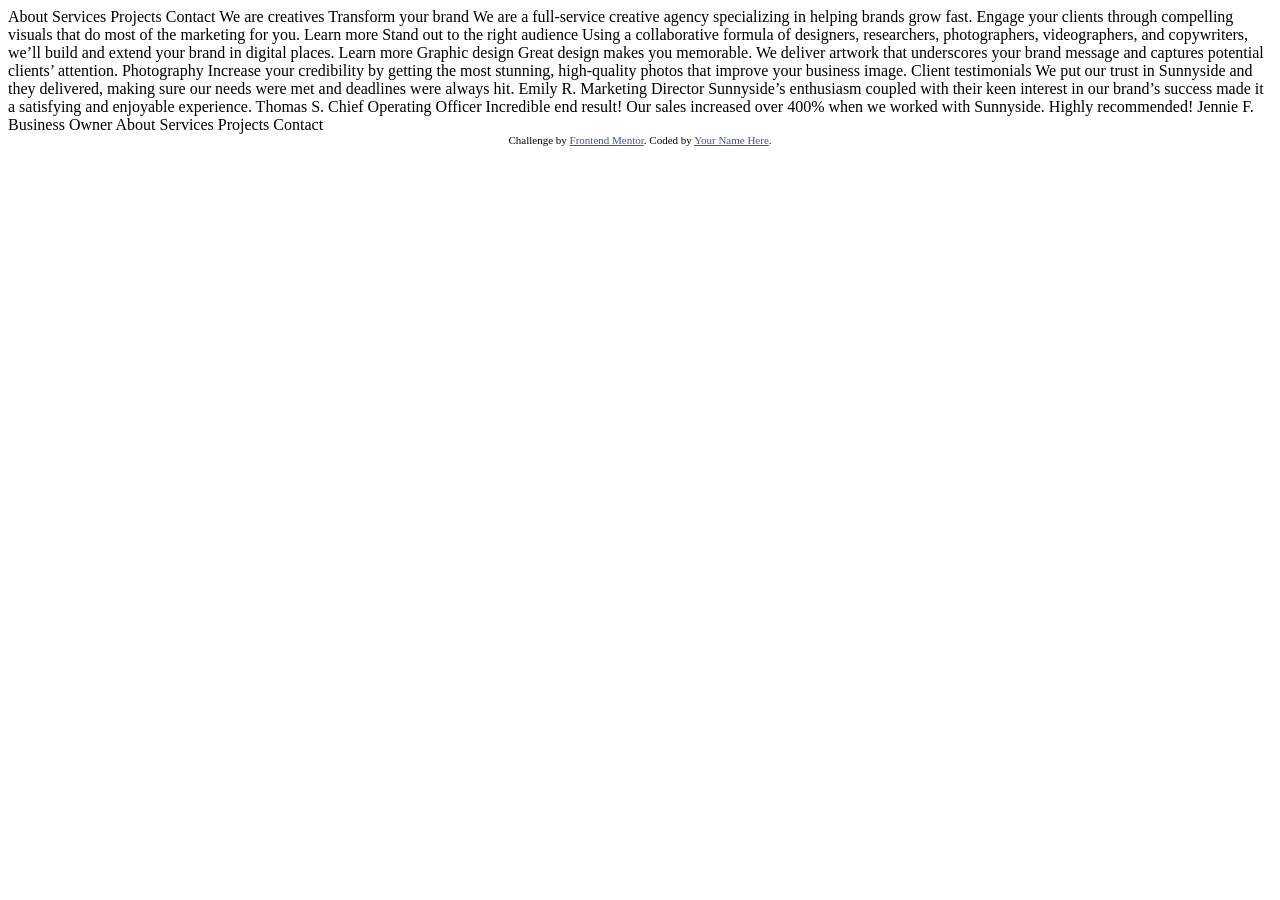
==== sunnyside-agency-landing-page-main/index.html @ 555c0660 "update" ====
<!DOCTYPE html>
<html lang="en">
<head>
  <meta charset="UTF-8">
  <meta name="viewport" content="width=device-width, initial-scale=1.0"> <!-- displays site properly based on user's device -->

  <link rel="icon" type="image/png" sizes="32x32" href="./images/favicon-32x32.png">
  
  <title>Frontend Mentor | Sunnyside agency landing page</title>

  <!-- Feel free to remove these styles or customise in your own stylesheet 👍 -->
  <style>
    .attribution { font-size: 11px; text-align: center; }
    .attribution a { color: hsl(228, 45%, 44%); }
  </style>
</head>
<body>
  About
  Services
  Projects
  Contact

  We are creatives

  Transform your brand

  We are a full-service creative agency specializing in helping brands grow fast. 
  Engage your clients through compelling visuals that do most of the marketing for you.

  Learn more

  Stand out to the right audience

  Using a collaborative formula of designers, researchers, photographers, videographers, and copywriters, we’ll build and extend your brand in digital places. 

  Learn more

  Graphic design
  Great design makes you memorable. We deliver artwork that underscores your brand message and captures potential clients’ attention.

  Photography
  Increase your credibility by getting the most stunning, high-quality photos that improve your business image.

  Client testimonials

  We put our trust in Sunnyside and they delivered, making sure our needs were met and deadlines were always hit.
  Emily R.
  Marketing Director

  Sunnyside’s enthusiasm coupled with their keen interest in our brand’s success made it a satisfying and enjoyable experience.
  Thomas S.
  Chief Operating Officer

  Incredible end result! Our sales increased over 400% when we worked with Sunnyside. Highly recommended!
  Jennie F.
  Business Owner

  About
  Services
  Projects
  Contact

  <div class="attribution">
    Challenge by <a href="https://www.frontendmentor.io?ref=challenge" target="_blank">Frontend Mentor</a>. 
    Coded by <a href="#">Your Name Here</a>.
  </div>
</body>
</html>
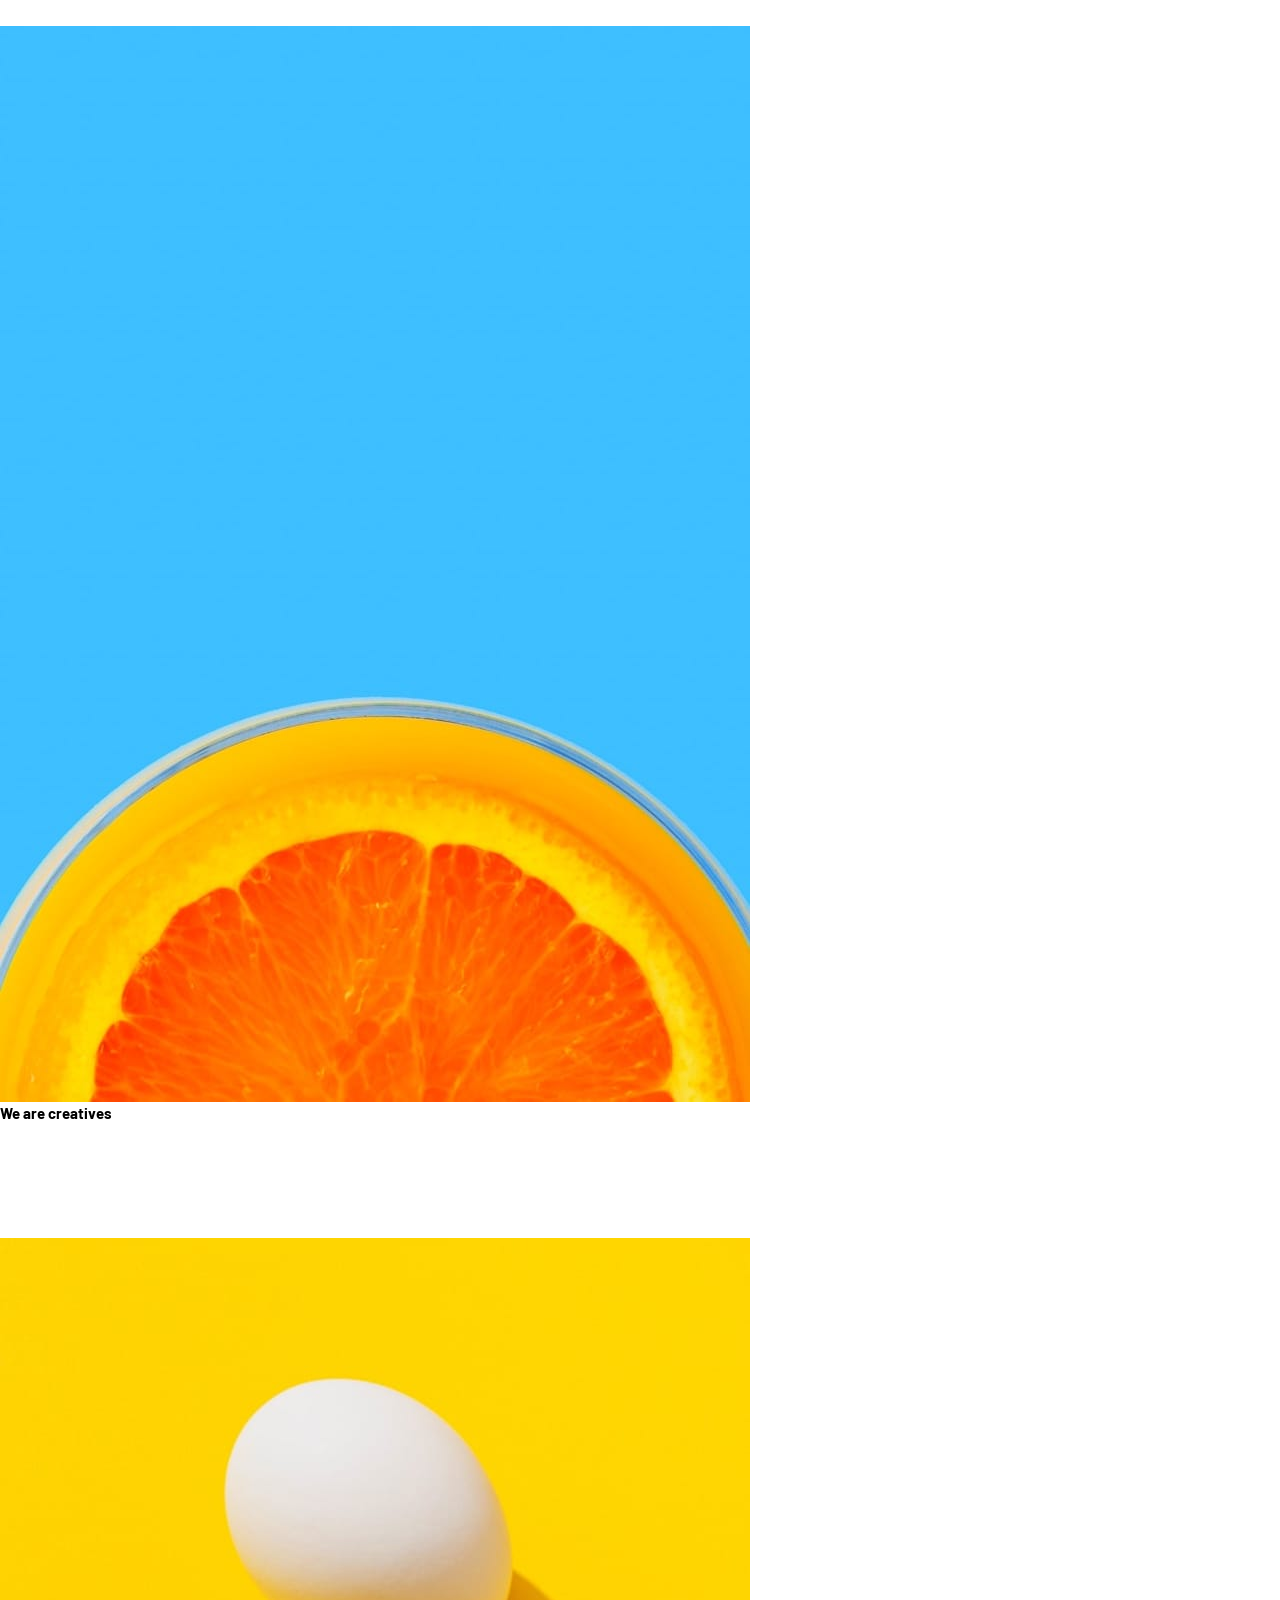
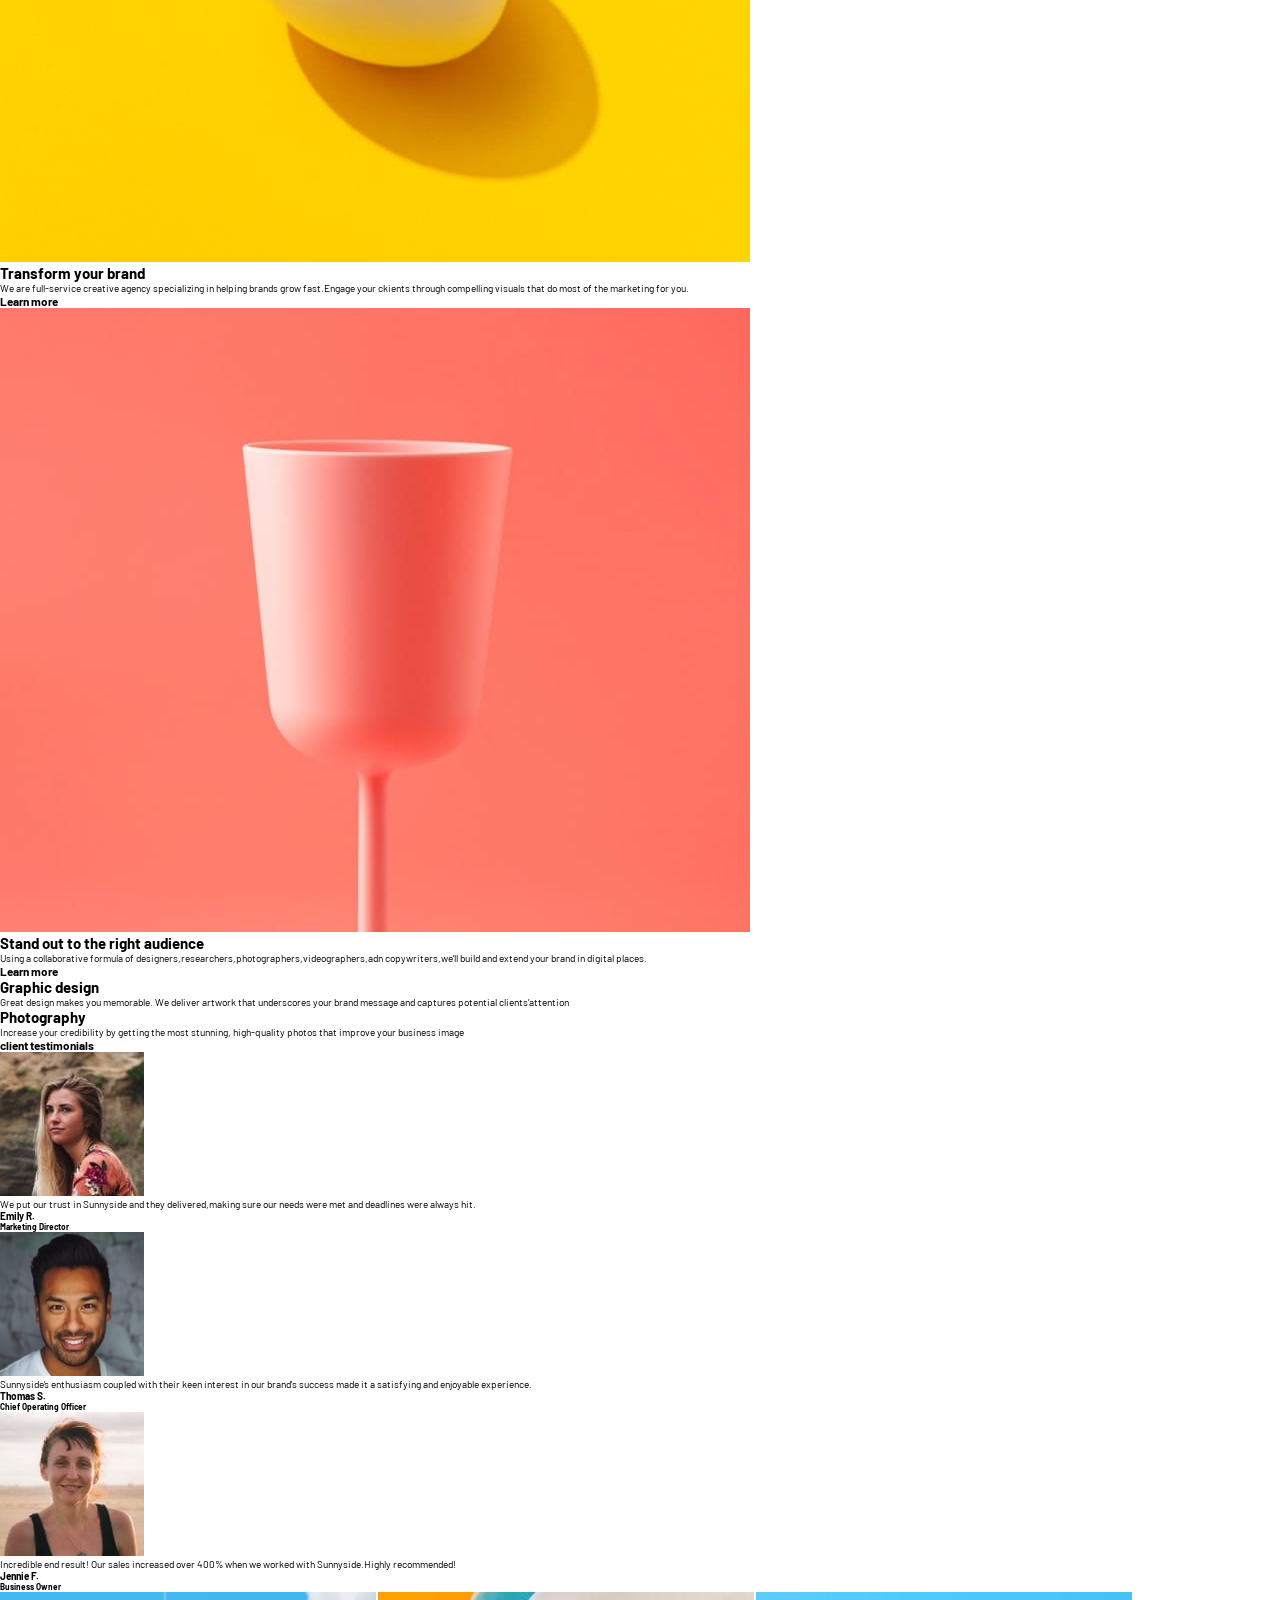
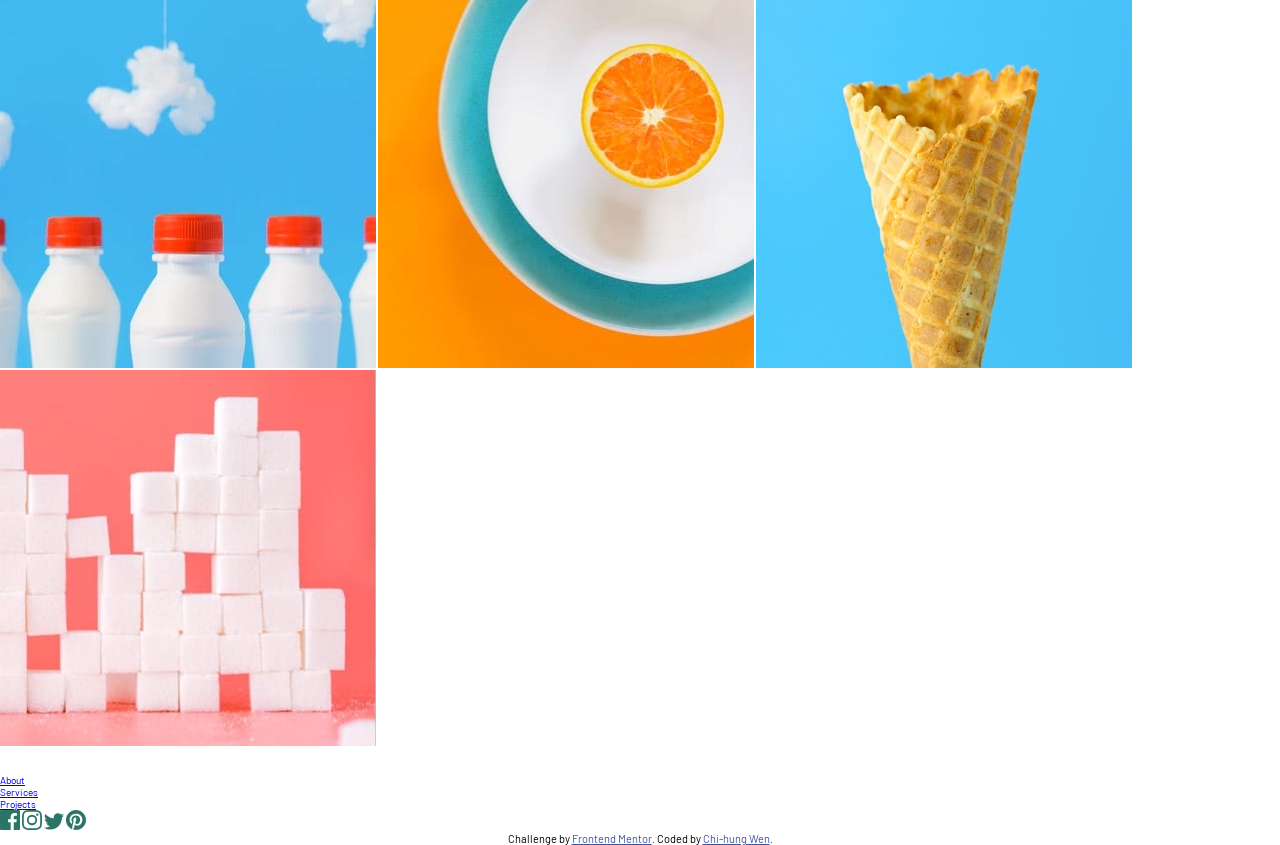
==== commit 64a8e4d1: "updated" ====
--- a/sunnyside-agency-landing-page-main/index.html
+++ b/sunnyside-agency-landing-page-main/index.html
@@ -1,68 +1,182 @@
 <!DOCTYPE html>
 <html lang="en">
-<head>
-  <meta charset="UTF-8">
-  <meta name="viewport" content="width=device-width, initial-scale=1.0"> <!-- displays site properly based on user's device -->
+  <head>
+    <meta charset="UTF-8" />
+    <meta name="viewport" content="width=device-width, initial-scale=1.0" />
+    <!-- displays site properly based on user's device -->
 
-  <link rel="icon" type="image/png" sizes="32x32" href="./images/favicon-32x32.png">
-  
-  <title>Frontend Mentor | Sunnyside agency landing page</title>
+    <link
+      rel="icon"
+      type="image/png"
+      sizes="32x32"
+      href="./images/favicon-32x32.png"
+    />
 
-  <!-- Feel free to remove these styles or customise in your own stylesheet 👍 -->
-  <style>
-    .attribution { font-size: 11px; text-align: center; }
-    .attribution a { color: hsl(228, 45%, 44%); }
-  </style>
-</head>
-<body>
-  About
-  Services
-  Projects
-  Contact
+    <title>Frontend Mentor | Sunnyside agency landing page</title>
+    <link rel="stylesheet" href="style.css" />
+    <script defer src="script.js"></script>
+    <link rel="preconnect" href="https://fonts.googleapis.com" />
+    <link rel="preconnect" href="https://fonts.gstatic.com" crossorigin />
+    <link
+      href="https://fonts.googleapis.com/css2?family=Barlow:wght@600&family=Fraunces:wght@700;900&display=swap"
+      rel="stylesheet"
+    />
 
-  We are creatives
+    <!-- Feel free to remove these styles or customise in your own stylesheet 👍 -->
+  </head>
+  <body>
+    <main class="wrapper">
+      <section class="landing">
+        <header>
+          <img src="images/logo.svg" alt="logo" />
+          <img src="images/icon-hamburger.svg" alt="icon-hamburger" />
+          <nav class="navigation" data-expended="false">
+            <ul>
+              <li><a href="#"> About</a></li>
+              <li><a href="#">Services</a></li>
+              <li><a href="#">Projects</a></li>
+              <li><a href="#">Contact</a></li>
+            </ul>
+          </nav>
+        </header>
+        <img
+          class="full-width"
+          src="images/mobile/image-header.jpg"
+          alt="header"
+        />
+        <h1>We are creatives</h1>
+        <img class="full-width" src="images/icon-arrow-down.svg" alt="arrow" />
+      </section>
+      <section class="Transform">
+        <img
+          class="full-width"
+          src="images/mobile/image-transform.jpg"
+          alt="egg"
+        />
+        <div>
+          <h2>Transform your brand</h2>
+          <p>
+            We are full-service creative agency specializing in helping brands
+            grow fast.Engage your ckients through compelling visuals that do
+            most of the marketing for you.
+          </p>
+          <h3>Learn more</h3>
+        </div>
+      </section>
+      <section class="stand-out">
+        <img
+          class="full-width"
+          src="images/mobile/image-stand-out.jpg"
+          alt=""
+        />
+        <div>
+          <h2>Stand out to the right audience</h2>
+          <p>
+            Using a collaborative formula of
+            designers,researchers,photographers,videographers,adn
+            copywriters,we’ll build and extend your brand in digital places.
+          </p>
+          <h3>Learn more</h3>
+        </div>
+      </section>
+      <section class="cherry">
+        <h2>Graphic design</h2>
+        <p>
+          Great design makes you memorable. We deliver artwork that underscores
+          your brand message and captures potential clients’attention
+        </p>
+      </section>
+      <section class="orange">
+        <h2>Photography</h2>
+        <p>
+          Increase your credibility by getting the most stunning, high-quality
+          photos that improve your business image
+        </p>
+      </section>
+      <section class="client">
+        <h3>client testimonials</h3>
+        <div>
+          <img src="images/image-emily.jpg" alt="image-emily" />
+          <p>
+            We put our trust in Sunnyside and they delivered,making sure our
+            needs were met and deadlines were always hit.
+          </p>
+          <h4>Emily R.</h4>
+          <h5>Marketing Director</h5>
+        </div>
+        <div>
+          <img src="images/image-thomas.jpg" alt="image-thomas" />
+          <p>
+            Sunnyside’s enthusiasm coupled with their keen interest in our
+            brand's success made it a satisfying and enjoyable experience.
+          </p>
+          <h4>Thomas S.</h4>
+          <h5>Chief Operating Officer</h5>
+        </div>
+        <div>
+          <img src="images/image-jennie.jpg" alt="image-jennie" />
+          <p>
+            Incredible end result! Our sales increased over 400% when we worked
+            with Sunnyside.Highly recommended!
+          </p>
+          <h4>Jennie F.</h4>
+          <h5>Business Owner</h5>
+        </div>
+      </section>
+      <section>
+        <img src="images/mobile/image-gallery-milkbottles.jpg" alt="milk" />
+        <img src="images/mobile/image-gallery-orange.jpg" alt="orange" />
+        <img src="images/mobile/image-gallery-cone.jpg" alt="cone" />
+        <img src="images/mobile/image-gallery-sugar-cubes.jpg" alt="sugar" />
+      </section>
+      <footer>
+        <img src="images/logo.svg" alt="logo" />
+        <div class="footer-nav">
+          <ul>
+            <li><a href="#">About</a></li>
+            <li><a href="#">Services</a></li>
+            <li><a href="#">Projects</a></li>
+          </ul>
+        </div>
+        <div>
+          <a href="https://www.facebook.com/login/">
+            <img src="images/icon-facebook.svg" alt="icon-facebook"
+          /></a>
+          <a href="https://www.instagram.com/"
+            ><img src="images/icon-instagram.svg" alt="icon-instagram"
+          /></a>
+          <a href="https://twitter.com/i/flow/login">
+            <img src="images/icon-twitter.svg" alt="icon-twitter"
+          /></a>
+          <a href="https://www.pinterest.ca/">
+            <img src="images/icon-pinterest.svg" alt="icon-pinterest"
+          /></a>
+        </div>
+        <div class="attribution">
+          Challenge by
+          <a href="https://www.frontendmentor.io?ref=challenge" target="_blank"
+            >Frontend Mentor</a
+          >. Coded by <a href="#">Chi-hung Wen</a>.
+        </div>
+      </footer>
+    </main>
 
-  Transform your brand
-
-  We are a full-service creative agency specializing in helping brands grow fast. 
-  Engage your clients through compelling visuals that do most of the marketing for you.
-
-  Learn more
-
-  Stand out to the right audience
-
-  Using a collaborative formula of designers, researchers, photographers, videographers, and copywriters, we’ll build and extend your brand in digital places. 
-
-  Learn more
-
-  Graphic design
-  Great design makes you memorable. We deliver artwork that underscores your brand message and captures potential clients’ attention.
-
-  Photography
-  Increase your credibility by getting the most stunning, high-quality photos that improve your business image.
-
-  Client testimonials
-
-  We put our trust in Sunnyside and they delivered, making sure our needs were met and deadlines were always hit.
-  Emily R.
-  Marketing Director
-
-  Sunnyside’s enthusiasm coupled with their keen interest in our brand’s success made it a satisfying and enjoyable experience.
-  Thomas S.
-  Chief Operating Officer
-
-  Incredible end result! Our sales increased over 400% when we worked with Sunnyside. Highly recommended!
-  Jennie F.
-  Business Owner
-
-  About
-  Services
-  Projects
-  Contact
-
-  <div class="attribution">
-    Challenge by <a href="https://www.frontendmentor.io?ref=challenge" target="_blank">Frontend Mentor</a>. 
-    Coded by <a href="#">Your Name Here</a>.
-  </div>
-</body>
-</html>+    <!-- About Services Projects Contact We are creatives Transform your brand We are
+    a full-service creative agency specializing in helping brands grow fast.
+    Engage your clients through compelling visuals that do most of the marketing
+    for you. Learn more Stand out to the right audience Using a collaborative
+    formula of designers, researchers, photographers, videographers, and
+    copywriters, we’ll build and extend your brand in digital places. Learn more
+    Graphic design Great design makes you memorable. We deliver artwork that
+    underscores your brand message and captures potential clients’ attention.
+    Photography Increase your credibility by getting the most stunning,
+    high-quality photos that improve your business image. Client testimonials We
+    put our trust in Sunnyside and they delivered, making sure our needs were
+    met and deadlines were always hit. Emily R. Marketing Director Sunnyside’s
+    enthusiasm coupled with their keen interest in our brand’s success made it a
+    satisfying and enjoyable experience. Thomas S. Chief Operating Officer
+    Incredible end result! Our sales increased over 400% when we worked with
+    Sunnyside. Highly recommended! Jennie F. Business Owner About Services
+    Projects Contact -->
+  </body>
+</html>
--- a/sunnyside-agency-landing-page-main/style.css
+++ b/sunnyside-agency-landing-page-main/style.css
@@ -0,0 +1,60 @@
+:root {
+  /* ### Primary */
+  --Soft-red: hsl(7, 99%, 70%);
+  --Yellow-main: hsl(51, 100%, 49%);
+  --Dark-desaturated: hsl(167, 40%, 24%);
+  --Dark-blue-photography-text: hsl(198, 62%, 26%);
+  --Dark-moderate-footer: hsl(168, 34%, 41%);
+  /* secondary */
+  --very-dark-desaturated-blue: hsl(212, 27%, 19%);
+  --Very-dark-grayish-blue: hsl(213, 9%, 39%);
+  --Dark-grayish-blue: hsl(232, 10%, 55%);
+  --Grayish-blue: hsl(210, 4%, 67%);
+  --White: hsl(0, 0%, 100%);
+  /* setting */
+  --font-family: "Fraunces", serif;
+}
+/* ---------setting----------------- */
+
+* {
+  padding: 0;
+  margin: 0;
+}
+
+*,
+*::before,
+*::after {
+  box-sizing: border-box;
+}
+
+html {
+  box-sizing: inherit;
+  font-size: 62.5%;
+  font-family: "Barlow", sans-serif;
+}
+/* -------elements--------------- */
+.full-width {
+  max-width: 100%;
+}
+
+/* ---------parts---------------------- */
+.wrapper {
+  background-color: var(--White);
+  display: grid;
+  margin-inline: auto;
+}
+/* .landing {
+
+} */
+
+.navigation[data-expended="false"] {
+  display: none;
+}
+
+.attribution {
+  font-size: 1.1rem;
+  text-align: center;
+}
+.attribution a {
+  color: hsl(228, 45%, 44%);
+}
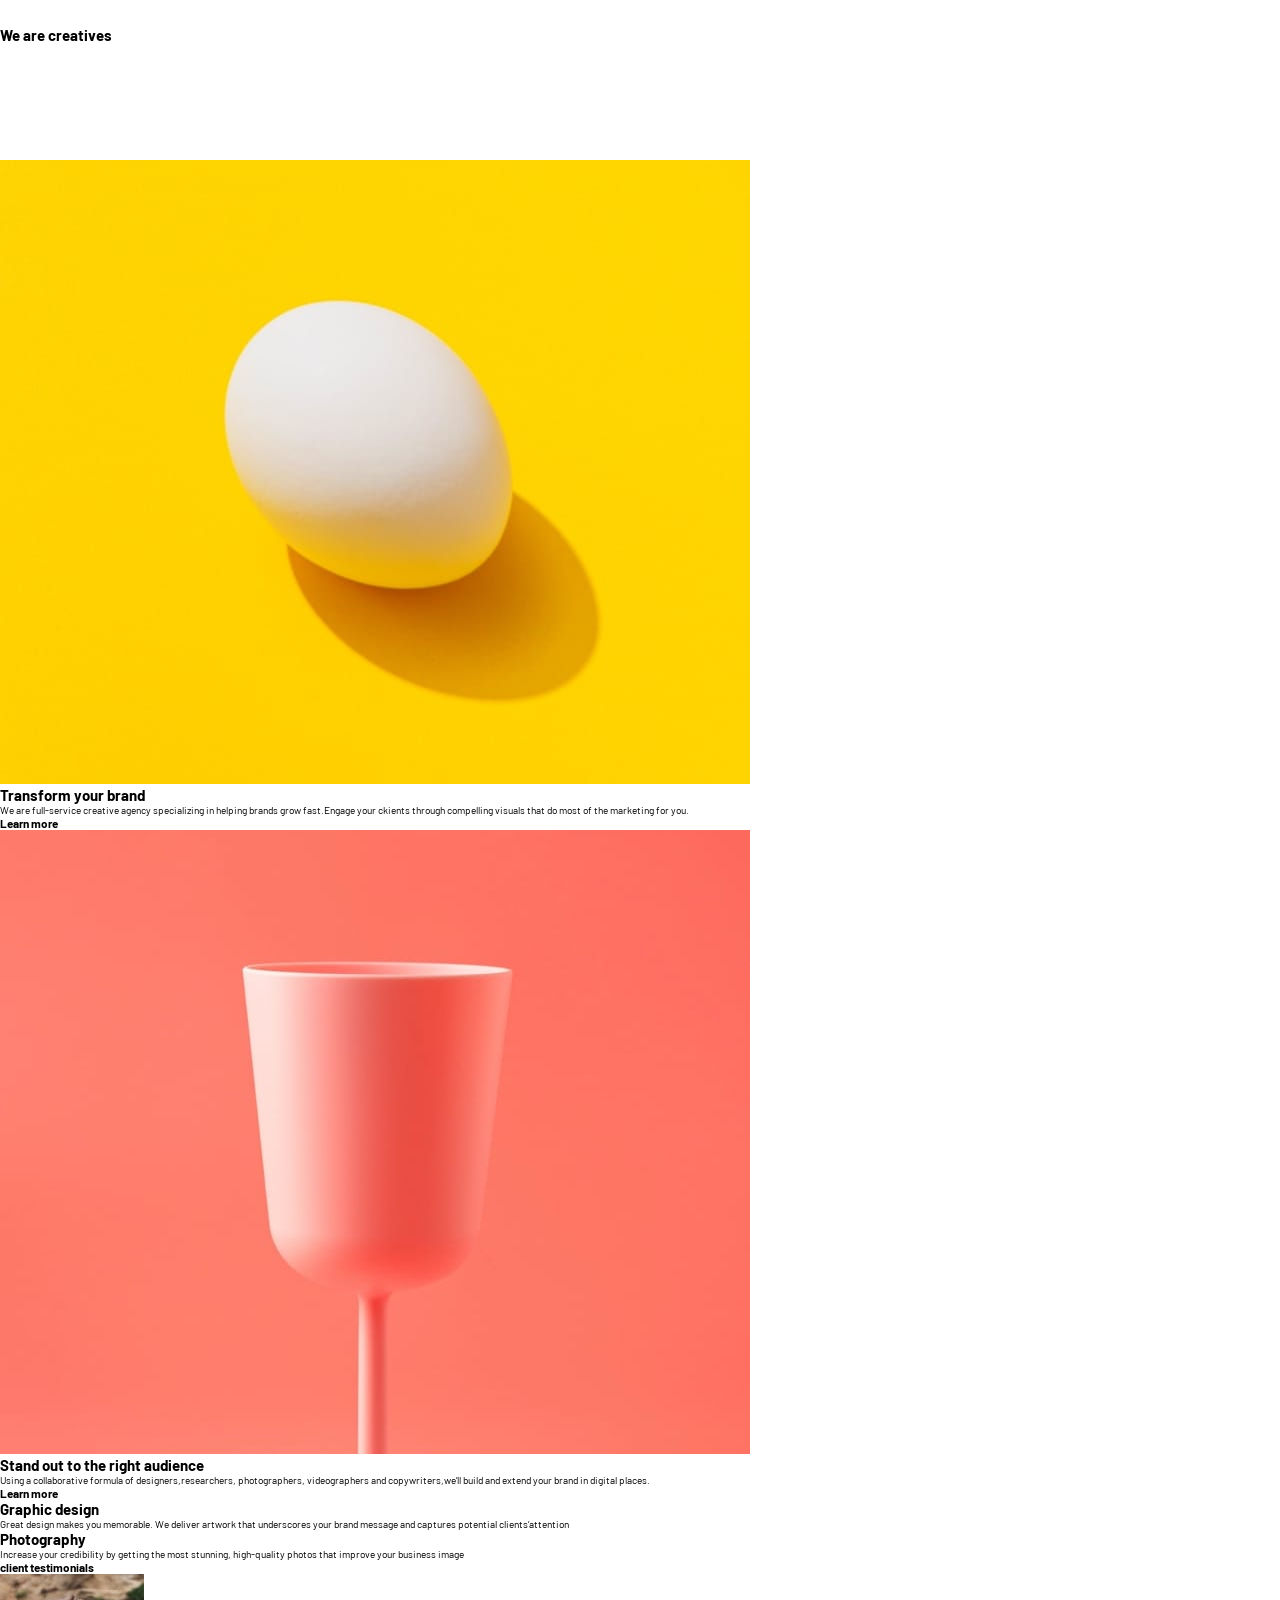
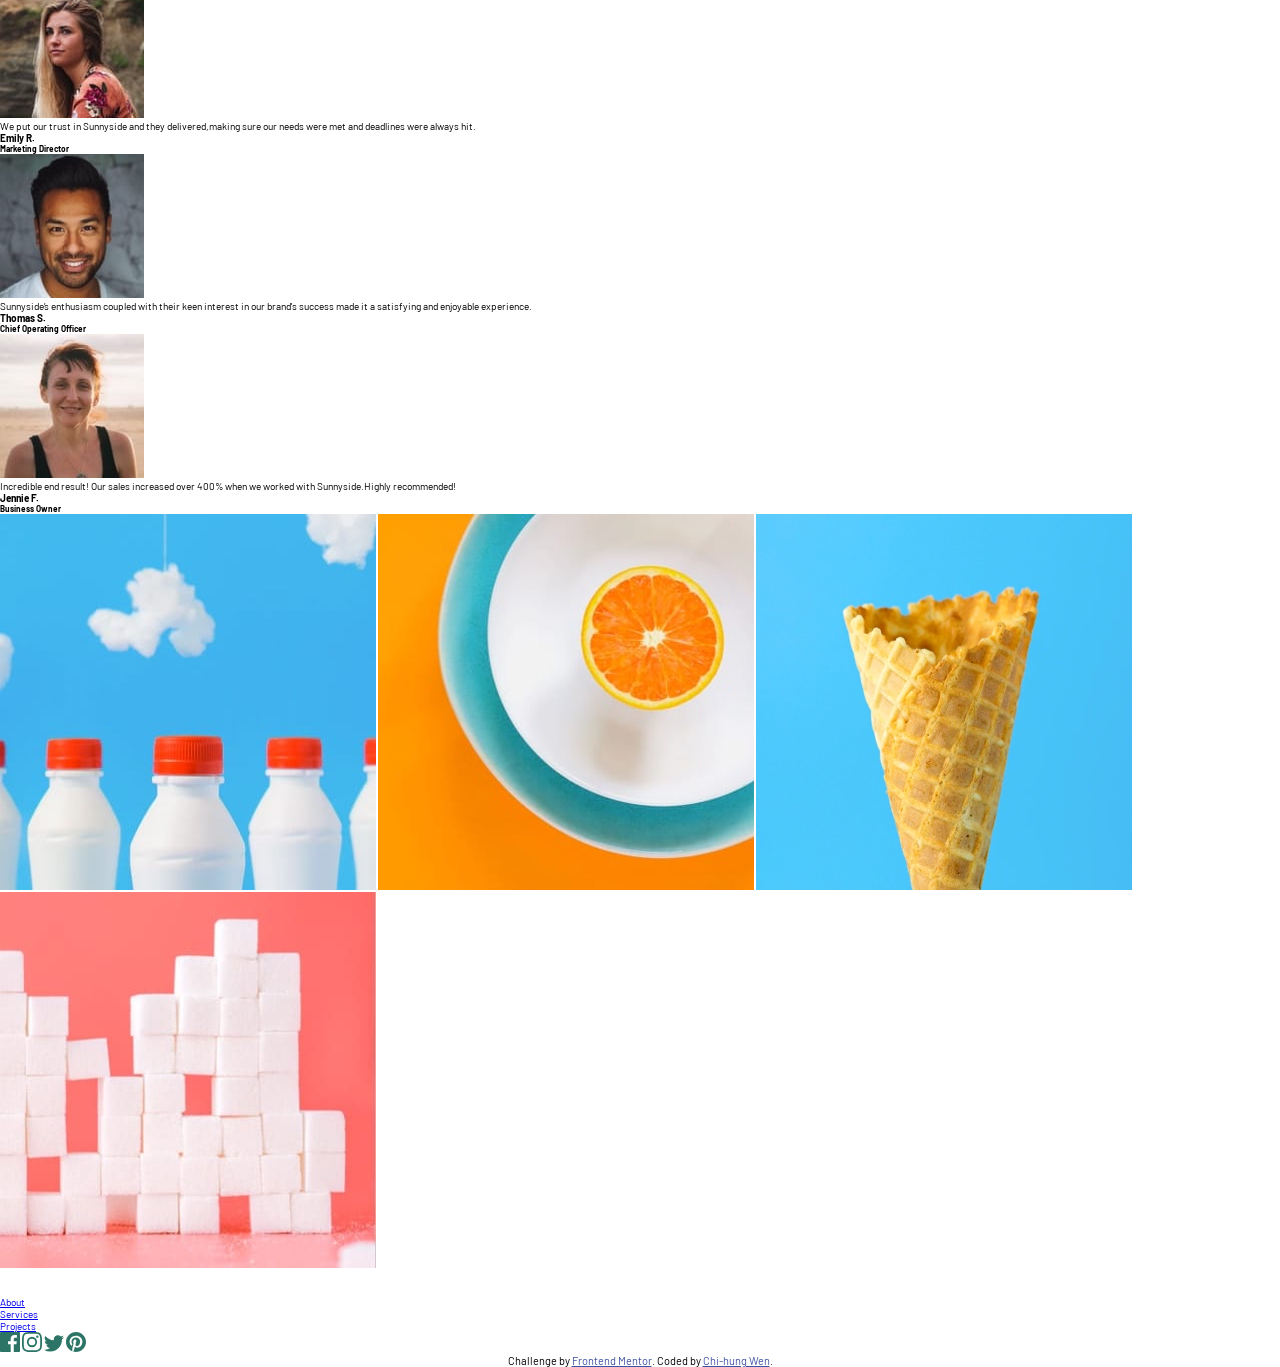
==== commit 416758a4: "updated" ====
--- a/sunnyside-agency-landing-page-main/index.html
+++ b/sunnyside-agency-landing-page-main/index.html
@@ -28,32 +28,32 @@
     <main class="wrapper">
       <section class="landing">
         <header>
-          <img src="images/logo.svg" alt="logo" />
-          <img src="images/icon-hamburger.svg" alt="icon-hamburger" />
+          <img class="logo-top" src="images/logo.svg" alt="logo" />
+          <img
+            class="toggle"
+            data-toggle="false"
+            src="images/icon-hamburger.svg"
+            alt="icon-hamburger"
+          />
           <nav class="navigation" data-expended="false">
-            <ul>
+            <ul class="navigation-list">
               <li><a href="#"> About</a></li>
               <li><a href="#">Services</a></li>
               <li><a href="#">Projects</a></li>
-              <li><a href="#">Contact</a></li>
+              <li class="navigation-list-contact"><a href="#">Contact</a></li>
             </ul>
           </nav>
         </header>
-        <img
-          class="full-width"
-          src="images/mobile/image-header.jpg"
-          alt="header"
-        />
         <h1>We are creatives</h1>
-        <img class="full-width" src="images/icon-arrow-down.svg" alt="arrow" />
-      </section>
-      <section class="Transform">
+        <img class="arrow" src="images/icon-arrow-down.svg" alt="arrow" />
+      </section>
+      <section class="transform">
         <img
           class="full-width"
           src="images/mobile/image-transform.jpg"
           alt="egg"
         />
-        <div>
+        <div class="section-content">
           <h2>Transform your brand</h2>
           <p>
             We are full-service creative agency specializing in helping brands
@@ -67,35 +67,43 @@
         <img
           class="full-width"
           src="images/mobile/image-stand-out.jpg"
-          alt=""
-        />
-        <div>
+          alt="images"
+        />
+        <div class="section-content">
           <h2>Stand out to the right audience</h2>
           <p>
-            Using a collaborative formula of
-            designers,researchers,photographers,videographers,adn
-            copywriters,we’ll build and extend your brand in digital places.
+            Using a collaborative formula of designers,researchers,
+            photographers, videographers and copywriters,we’ll build and extend
+            your brand in digital places.
           </p>
           <h3>Learn more</h3>
         </div>
       </section>
-      <section class="cherry">
-        <h2>Graphic design</h2>
-        <p>
-          Great design makes you memorable. We deliver artwork that underscores
-          your brand message and captures potential clients’attention
-        </p>
-      </section>
-      <section class="orange">
-        <h2>Photography</h2>
-        <p>
-          Increase your credibility by getting the most stunning, high-quality
-          photos that improve your business image
-        </p>
-      </section>
+      <div class="wrapper2">
+        <section class="cherry">
+          <div class="section-content">
+            <h2>Graphic design</h2>
+            <p>
+              Great design makes you memorable. We deliver artwork that
+              underscores your brand message and captures potential
+              clients’attention
+            </p>
+          </div>
+        </section>
+        <section class="orange">
+          <div class="section-content">
+            <h2>Photography</h2>
+            <p>
+              Increase your credibility by getting the most stunning,
+              high-quality photos that improve your business image
+            </p>
+          </div>
+        </section>
+      </div>
+
       <section class="client">
         <h3>client testimonials</h3>
-        <div>
+        <div class="section-content">
           <img src="images/image-emily.jpg" alt="image-emily" />
           <p>
             We put our trust in Sunnyside and they delivered,making sure our
@@ -104,7 +112,7 @@
           <h4>Emily R.</h4>
           <h5>Marketing Director</h5>
         </div>
-        <div>
+        <div class="section-content">
           <img src="images/image-thomas.jpg" alt="image-thomas" />
           <p>
             Sunnyside’s enthusiasm coupled with their keen interest in our
@@ -113,7 +121,7 @@
           <h4>Thomas S.</h4>
           <h5>Chief Operating Officer</h5>
         </div>
-        <div>
+        <div class="section-content">
           <img src="images/image-jennie.jpg" alt="image-jennie" />
           <p>
             Incredible end result! Our sales increased over 400% when we worked
@@ -123,35 +131,52 @@
           <h5>Business Owner</h5>
         </div>
       </section>
-      <section>
-        <img src="images/mobile/image-gallery-milkbottles.jpg" alt="milk" />
-        <img src="images/mobile/image-gallery-orange.jpg" alt="orange" />
-        <img src="images/mobile/image-gallery-cone.jpg" alt="cone" />
-        <img src="images/mobile/image-gallery-sugar-cubes.jpg" alt="sugar" />
+      <section class="gallery">
+        <img
+          class="gallery-img"
+          src="images/mobile/image-gallery-milkbottles.jpg"
+          alt="milk"
+        />
+        <img
+          class="gallery-img"
+          src="images/mobile/image-gallery-orange.jpg"
+          alt="orange"
+        />
+        <img
+          class="gallery-img"
+          src="images/mobile/image-gallery-cone.jpg"
+          alt="cone"
+        />
+        <img
+          class="gallery-img"
+          src="images/mobile/image-gallery-sugar-cubes.jpg"
+          alt="sugar"
+        />
       </section>
       <footer>
-        <img src="images/logo.svg" alt="logo" />
-        <div class="footer-nav">
-          <ul>
+        <div class="footer-content">
+          <img class="logo" src="images/logo.svg" alt="logo" />
+          <ul class="footer-nav-items">
             <li><a href="#">About</a></li>
             <li><a href="#">Services</a></li>
             <li><a href="#">Projects</a></li>
           </ul>
-        </div>
-        <div>
-          <a href="https://www.facebook.com/login/">
-            <img src="images/icon-facebook.svg" alt="icon-facebook"
-          /></a>
-          <a href="https://www.instagram.com/"
-            ><img src="images/icon-instagram.svg" alt="icon-instagram"
-          /></a>
-          <a href="https://twitter.com/i/flow/login">
-            <img src="images/icon-twitter.svg" alt="icon-twitter"
-          /></a>
-          <a href="https://www.pinterest.ca/">
-            <img src="images/icon-pinterest.svg" alt="icon-pinterest"
-          /></a>
-        </div>
+          <div class="footer-content-media">
+            <a href="https://www.facebook.com/login/">
+              <img src="images/icon-facebook.svg" alt="icon-facebook"
+            /></a>
+            <a href="https://www.instagram.com/"
+              ><img src="images/icon-instagram.svg" alt="icon-instagram"
+            /></a>
+            <a href="https://twitter.com/i/flow/login">
+              <img src="images/icon-twitter.svg" alt="icon-twitter"
+            /></a>
+            <a href="https://www.pinterest.ca/">
+              <img src="images/icon-pinterest.svg" alt="icon-pinterest"
+            /></a>
+          </div>
+        </div>
+
         <div class="attribution">
           Challenge by
           <a href="https://www.frontendmentor.io?ref=challenge" target="_blank"
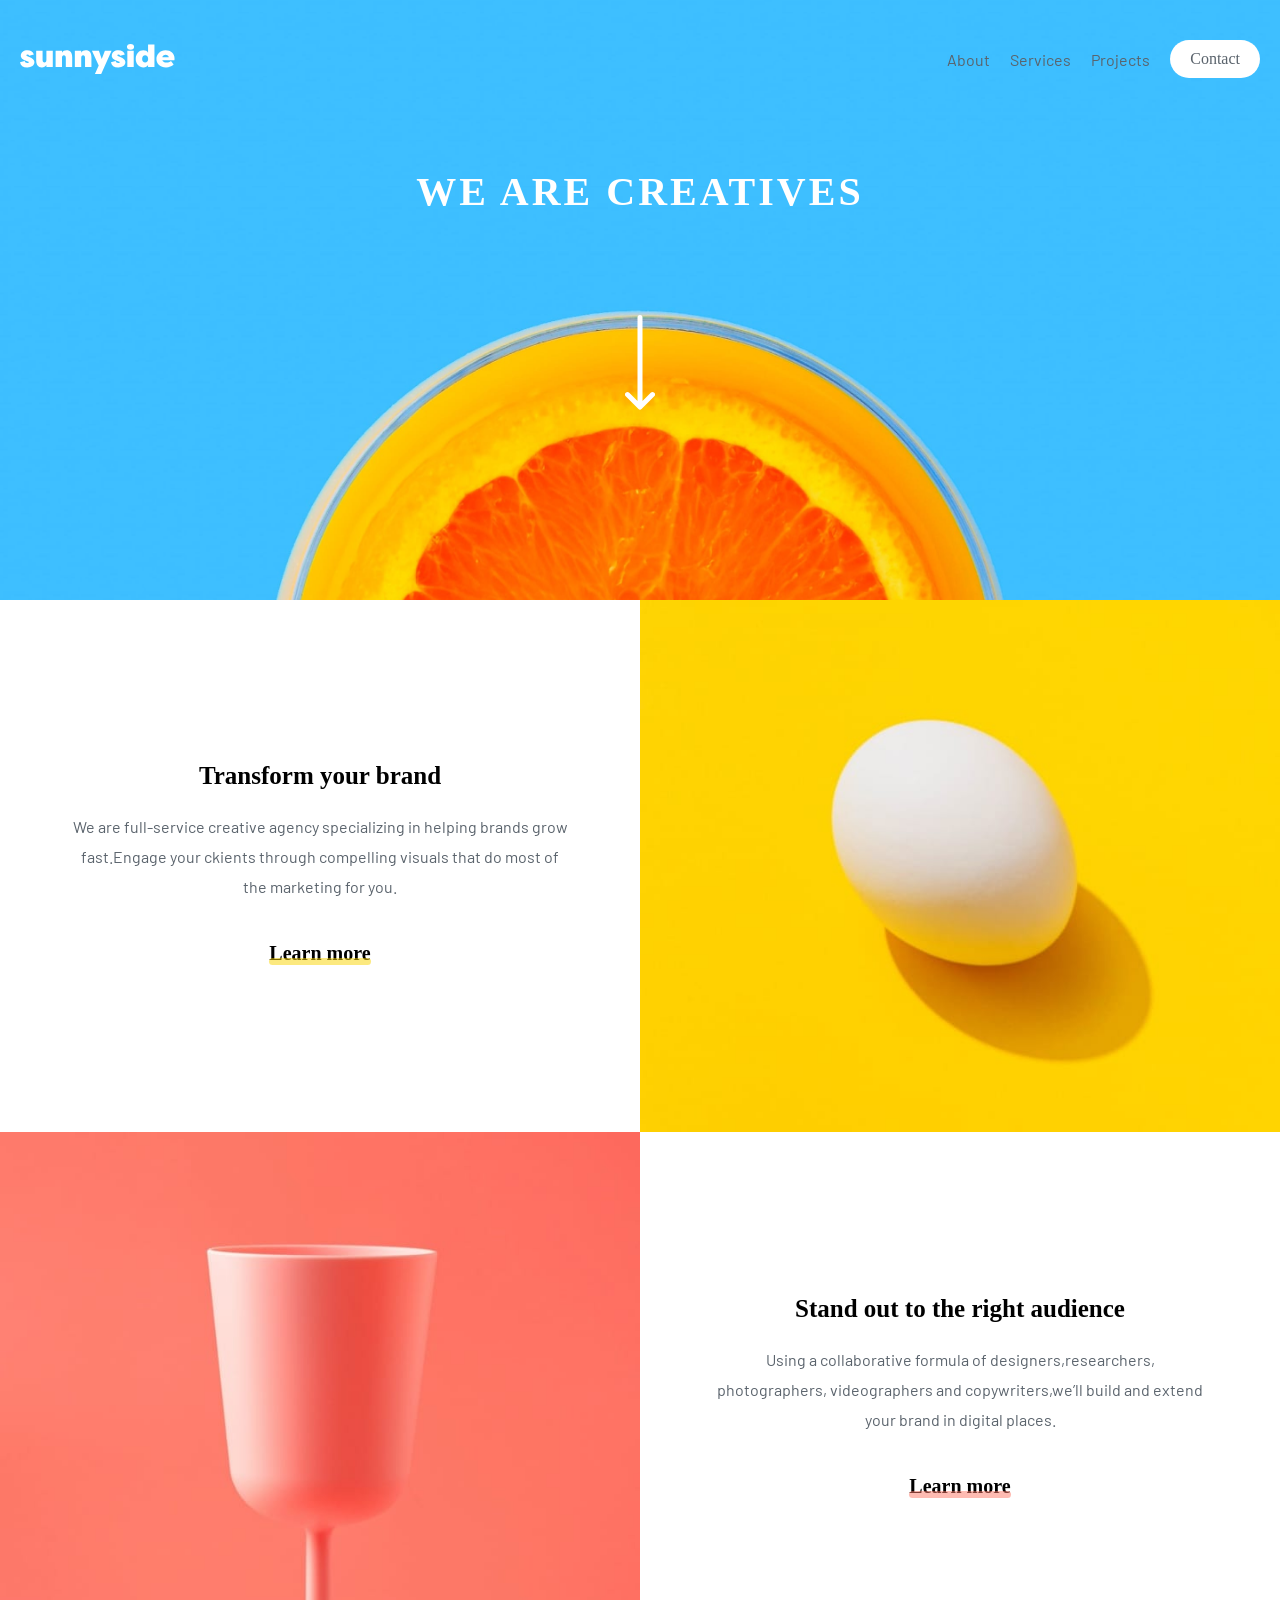
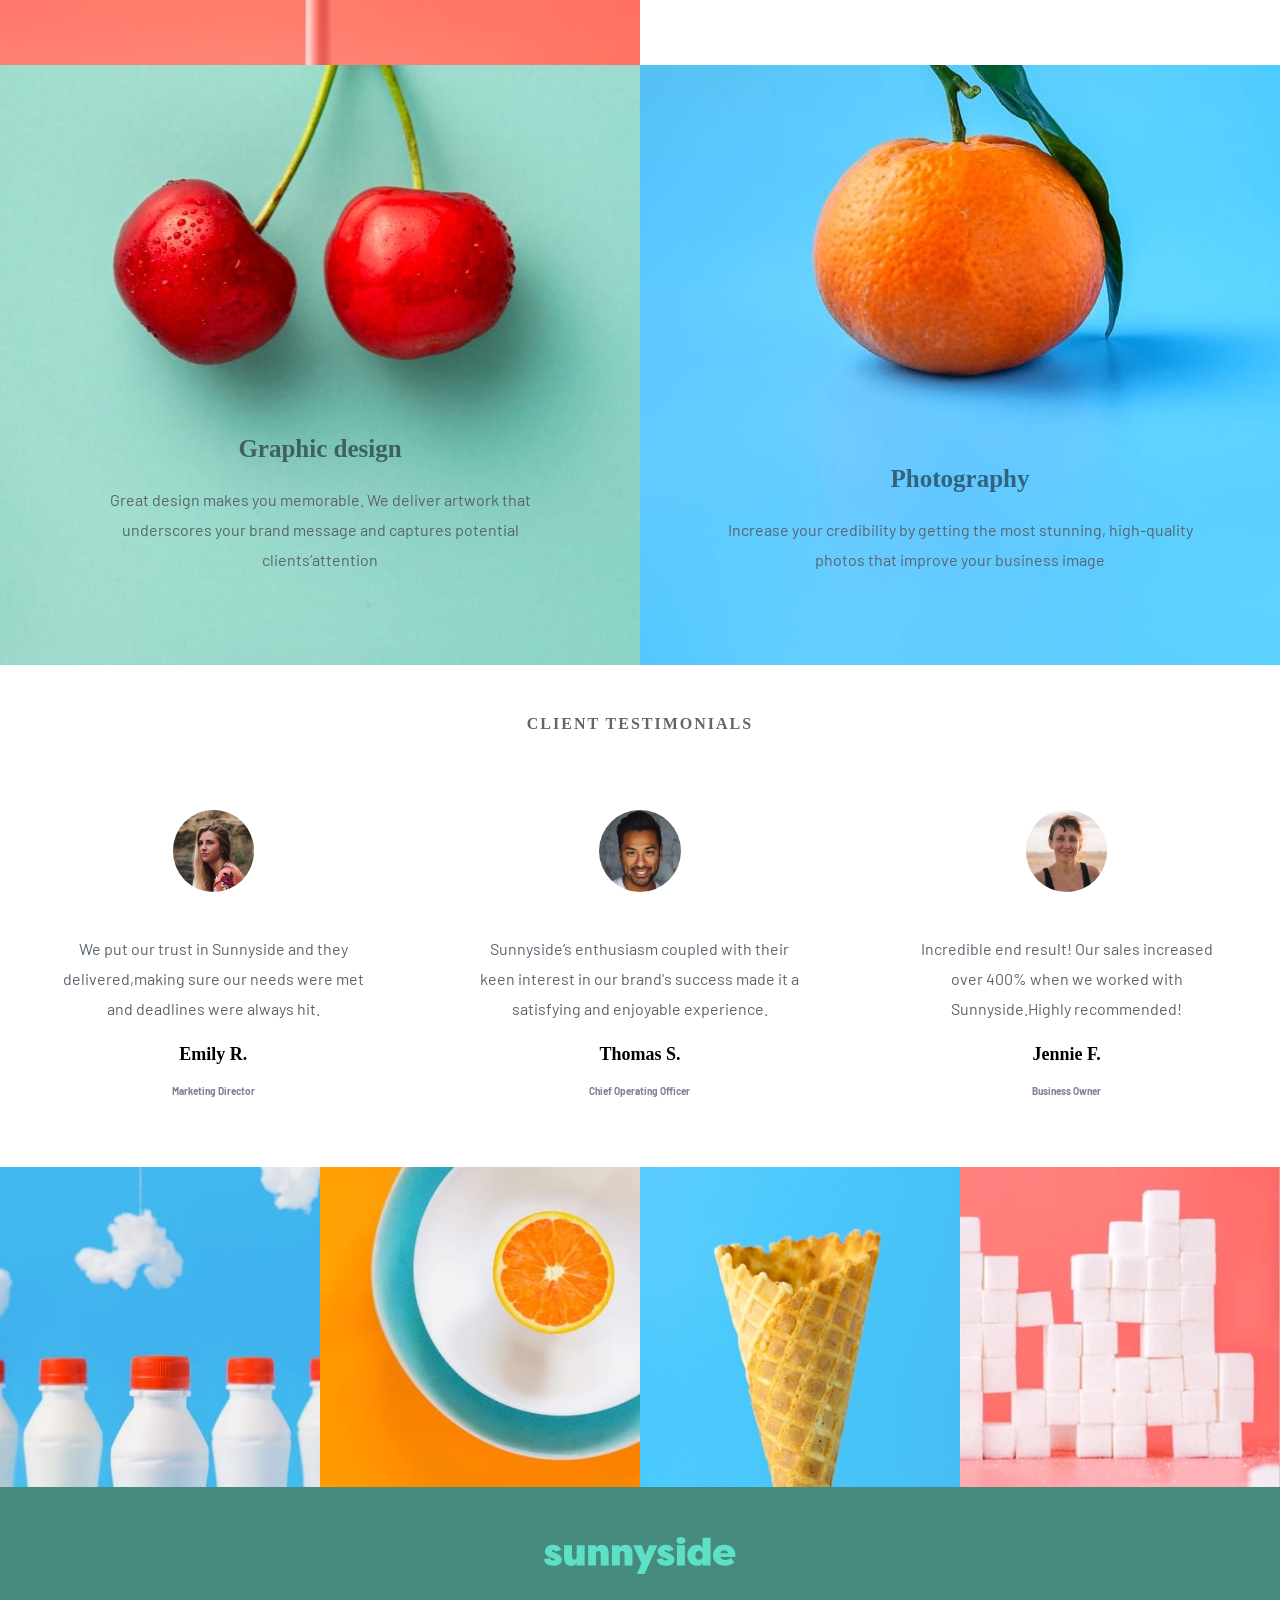
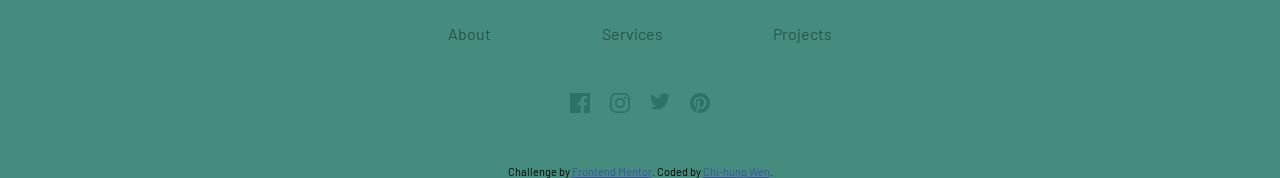
==== commit 7c45a329: "updated" ====
--- a/sunnyside-agency-landing-page-main/index.html
+++ b/sunnyside-agency-landing-page-main/index.html
@@ -176,7 +176,6 @@
             /></a>
           </div>
         </div>
-
         <div class="attribution">
           Challenge by
           <a href="https://www.frontendmentor.io?ref=challenge" target="_blank"
@@ -185,23 +184,5 @@
         </div>
       </footer>
     </main>
-
-    <!-- About Services Projects Contact We are creatives Transform your brand We are
-    a full-service creative agency specializing in helping brands grow fast.
-    Engage your clients through compelling visuals that do most of the marketing
-    for you. Learn more Stand out to the right audience Using a collaborative
-    formula of designers, researchers, photographers, videographers, and
-    copywriters, we’ll build and extend your brand in digital places. Learn more
-    Graphic design Great design makes you memorable. We deliver artwork that
-    underscores your brand message and captures potential clients’ attention.
-    Photography Increase your credibility by getting the most stunning,
-    high-quality photos that improve your business image. Client testimonials We
-    put our trust in Sunnyside and they delivered, making sure our needs were
-    met and deadlines were always hit. Emily R. Marketing Director Sunnyside’s
-    enthusiasm coupled with their keen interest in our brand’s success made it a
-    satisfying and enjoyable experience. Thomas S. Chief Operating Officer
-    Incredible end result! Our sales increased over 400% when we worked with
-    Sunnyside. Highly recommended! Jennie F. Business Owner About Services
-    Projects Contact -->
   </body>
 </html>
--- a/sunnyside-agency-landing-page-main/style.css
+++ b/sunnyside-agency-landing-page-main/style.css
@@ -12,13 +12,20 @@
   --Grayish-blue: hsl(210, 4%, 67%);
   --White: hsl(0, 0%, 100%);
   /* setting */
-  --font-family: "Fraunces", serif;
+  --title-family: "Fraunces", serif;
+  --title-fontsize: 4rem;
+  --letter-spacing: 3px;
+  /* ------------------------ */
+  --content-spacing: 3rem;
+  --content-items-spacing: 2rem;
+  --content-line-hight: 2rem;
 }
 /* ---------setting----------------- */
 
 * {
   padding: 0;
   margin: 0;
+  /* outline: 2px solid #f00 !important; */
 }
 
 *,
@@ -32,25 +39,262 @@
   font-size: 62.5%;
   font-family: "Barlow", sans-serif;
 }
+/* body {
+  width: 100vw;
+} */
 /* -------elements--------------- */
 .full-width {
-  max-width: 100%;
+  width: 100%;
+}
+
+h1 {
+  font-family: var(--title-family);
+  color: white;
+  font-size: var(--title-fontsize);
+  text-align: center;
+  text-transform: uppercase;
+  letter-spacing: var(--letter-spacing);
+}
+
+h2 {
+  font-family: var(--title-family);
+  font-size: 2.5rem;
+  line-height: 3.2rem;
+  text-align: center;
+  opacity: var(--opacity);
+}
+
+h3 {
+  font-family: var(--title-family);
+  font-size: 2rem;
+  display: inline-block;
+  opacity: var(--opacity);
+}
+h3::after {
+  content: "";
+  background-color: var(--color);
+  opacity: 50%;
+  height: 0.7rem;
+  border-radius: 10rem;
+  display: block;
+  position: relative;
+  top: -0.7rem;
+}
+h4 {
+  font-family: var(--title-family);
+  font-size: 1.8rem;
+}
+h5 {
+  font-size: 1rem;
+  color: var(--Dark-grayish-blue);
+}
+
+p {
+  color: var(--Very-dark-grayish-blue);
+  font-size: 1.6rem;
+  line-height: var(--content-line-hight);
+}
+
+.section-content {
+  padding: var(--content-spacing);
+  width: fit-content;
+  text-align: center;
+}
+
+.section-content > * {
+  margin-block: var(--content-items-spacing);
 }
 
 /* ---------parts---------------------- */
 .wrapper {
   background-color: var(--White);
-  display: grid;
+  grid-template-columns: auto;
   margin-inline: auto;
-}
-/* .landing {
-
-} */
+  min-width: 0;
+}
+/* ----------navigation-------------------- */
+.navigation {
+  transition: all 400ms ease-out;
+}
 
 .navigation[data-expended="false"] {
   display: none;
 }
 
+.navigation[data-expended="true"] {
+  display: flex;
+  flex-direction: column;
+  justify-content: center;
+  align-items: center;
+  border-radius: 2px;
+  clip-path: polygon(
+    0% 10%,
+    13% 10%,
+    41% 10%,
+    85% 10%,
+    100% 0,
+    100% 10%,
+    100% 85%,
+    100% 100%,
+    85% 100%,
+    15% 100%,
+    0 100%,
+    0% 85%
+  );
+  position: absolute;
+  top: 300%;
+  left: 50%;
+  transform: translate(-50%, -50%);
+  background-color: var(--White);
+  width: 90%;
+  height: 25rem;
+  /* transform: translateY(); */
+}
+.navigation-list {
+  list-style-type: none;
+}
+.navigation-list li {
+  margin-block: 2rem;
+  text-align: center;
+}
+
+.navigation-list a {
+  font-size: 1.6rem;
+  text-decoration: none;
+  color: var(--Very-dark-grayish-blue);
+}
+.navigation-list-contact {
+  background-color: var(--Yellow-main);
+  padding: 1rem;
+  color: black;
+  padding-inline: 2rem;
+  border-radius: 10rem;
+  font-family: var(--title-family);
+}
+
+/* ---------landing page---------------- */
+.landing,
+.cherry,
+.orange {
+  background-position: center;
+  background-repeat: no-repeat;
+  background-size: cover;
+  min-height: 60rem;
+}
+
+.landing {
+  background-image: url(images/mobile/image-header.jpg);
+  background-position: center;
+  background-repeat: no-repeat;
+  background-size: cover;
+  display: flex;
+  flex-direction: column;
+}
+.landing > *:not(:nth-child(1)) {
+  margin-block: 5rem;
+  align-self: center;
+}
+
+header {
+  /* background-color: chocolate; */
+  display: flex;
+  position: relative;
+  justify-content: space-between;
+  padding-inline: 2rem;
+  padding-block: 2rem;
+}
+.arrow {
+  width: 3rem;
+}
+
+/* --------pages------------------------ */
+.transform {
+  --color: var(--Yellow-main);
+}
+.stand-out {
+  --color: var(--Soft-red);
+}
+.cherry,
+.orange {
+  --opacity: 50%;
+  display: flex;
+  flex-direction: column;
+  justify-content: flex-end;
+}
+
+.orange {
+  background-image: url(images/mobile/image-photography.jpg);
+}
+.cherry {
+  background-image: url(images/mobile/image-graphic-design.jpg);
+}
+/* ----------Client pages--------------------- */
+.client {
+  --opacity: 60%;
+  text-align: center;
+}
+.client h3 {
+  text-transform: uppercase;
+  letter-spacing: 2px;
+  font-size: 1.6rem;
+  margin-block-start: 5rem;
+}
+
+.client img {
+  border-radius: 10rem;
+  width: 25%;
+}
+
+/* * ------------------------------ */
+
+.gallery {
+  display: grid;
+  grid-template-columns: 1fr 1fr;
+}
+.gallery-img {
+  width: 100%;
+  object-fit: cover;
+}
+/* ---------------footer-------------- */
+footer {
+  background-color: var(--Dark-moderate-footer);
+  display: flex;
+  flex-direction: column;
+  justify-content: center;
+}
+.footer-content {
+  width: 80%;
+  margin-inline: auto;
+  margin-block: 5rem;
+  display: flex;
+  flex-direction: column;
+  justify-content: center;
+  gap: 5rem;
+}
+.logo {
+  width: 50%;
+  align-self: center;
+  filter: invert(27%) sepia(62%) saturate(323%) hue-rotate(116deg)
+    brightness(94%) contrast(96%);
+}
+
+.footer-nav-items {
+  display: flex;
+  justify-content: space-between;
+  list-style: none;
+}
+
+.footer-nav-items a {
+  font-size: 1.6rem;
+  text-decoration: none;
+  color: var(--Dark-desaturated);
+}
+.footer-content-media {
+  display: inline-flex;
+  justify-content: center;
+  gap: 2rem;
+}
+
 .attribution {
   font-size: 1.1rem;
   text-align: center;
@@ -58,3 +302,77 @@
 .attribution a {
   color: hsl(228, 45%, 44%);
 }
+
+@media only screen and (min-width: 768px) {
+  .section-content {
+    --content-spacing: 7rem;
+    --content-line-hight: 3rem;
+    align-self: center;
+  }
+  /* ----------------------------------- */
+  .toggle {
+    display: none;
+  }
+  .navigation[data-expended="false"] {
+    display: flex;
+    flex-direction: row;
+  }
+  .navigation-list {
+    display: flex;
+    flex-direction: row;
+    gap: 2rem;
+    justify-content: center;
+    align-items: center;
+  }
+  .navigation-list-contact {
+    background-color: var(--White);
+  }
+  .logo-top {
+    align-self: center;
+    height: 3rem;
+  }
+
+  .landing {
+    background-image: url(images/desktop/image-header.jpg);
+  }
+  .orange {
+    background-image: url(images/desktop/image-photography.jpg);
+  }
+  .cherry {
+    background-image: url(images/desktop/image-graphic-design.jpg);
+  }
+  .transform,
+  .stand-out {
+    display: grid;
+    grid-template-columns: 1fr 1fr;
+  }
+  .transform img {
+    order: 2;
+  }
+  .stand-out img,
+  .transform img {
+    object-fit: cover;
+    min-height: 100%;
+  }
+  .wrapper2 {
+    display: grid;
+    grid-template-columns: 1fr 1fr;
+  }
+  .client {
+    display: grid;
+    grid-template-columns: 1fr 1fr 1fr;
+  }
+  .client h3 {
+    grid-column: 1 / span 3;
+  }
+  .client .section-content {
+    padding: 5rem;
+  }
+  .gallery {
+    display: grid;
+    grid-template-columns: repeat(4, 1fr);
+  }
+  .footer-content {
+    width: 30%;
+  }
+}
